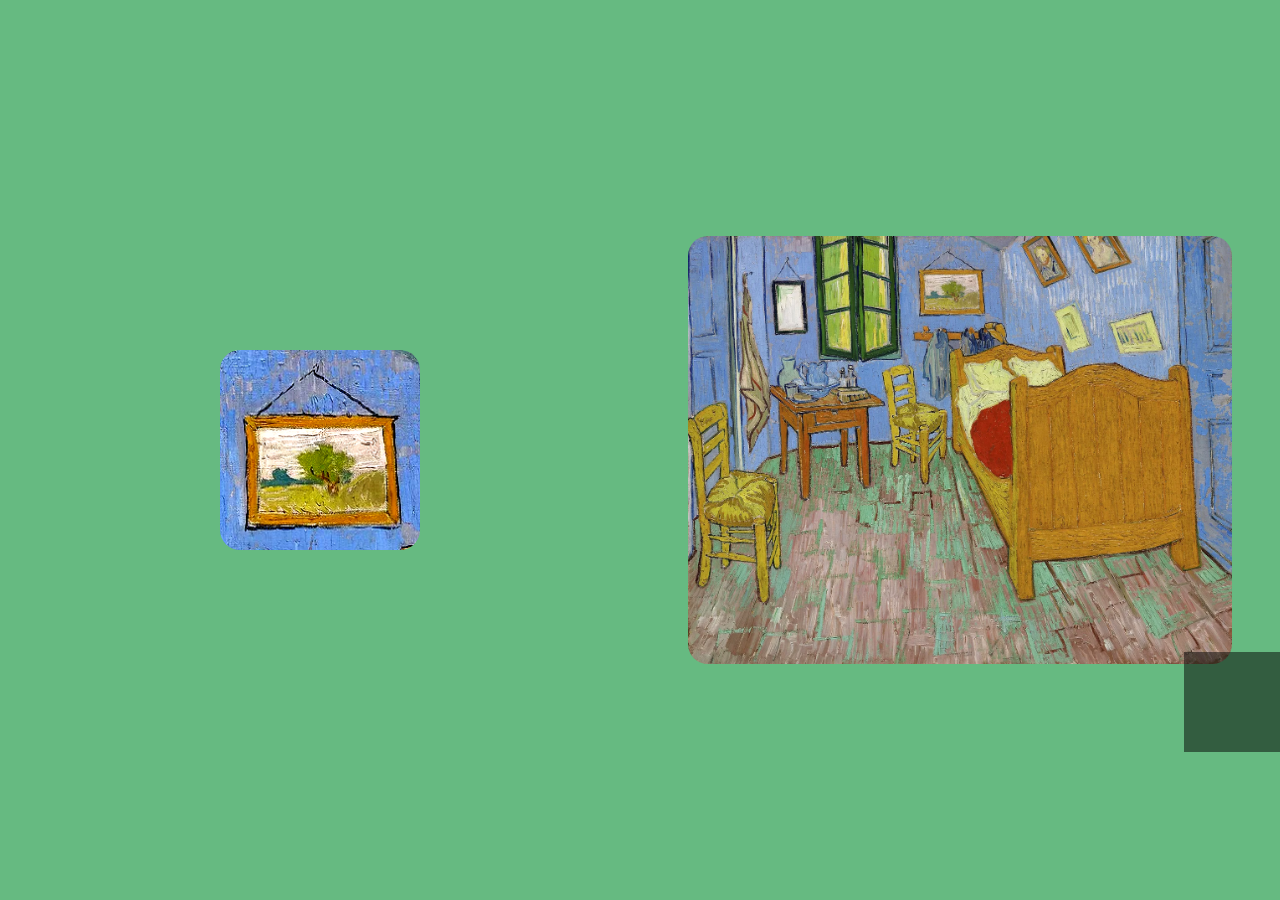
==== docs/index.html @ 386b4b34 "hidden button" ====
<!doctype html>
<html class="no-js" lang="en">
<head>
  
  <meta http-equiv="X-UA-Compatible" content="IE=edge">
  <meta charset="utf-8">
  <meta name="viewport" content="width=device-width, initial-scale=1"><!-- Let browser know website is optimized for mobile -->
  <meta name="mobile-web-app-capable" content="yes">
  <meta name="apple-mobile-web-app-capable" content="yes">
  <meta name="apple-mobile-web-app-status-bar-style" content="default">

  <title>Vincent van Gogh</title>

  <!-- custom browser header color -->
  <meta name="theme-color" content="#000000">

  <!-- my css -->
  <link rel="stylesheet" href="styles.css">

  <!-- css librariesraries -->
  <link rel="stylesheet" href="libraries/aos.css">

  <!-- meta name="author" content="Hanne Maes">
  <meta name="description" content="Hanne Maes Portfolio">
  <meta name="keywords" content="Hanne Maes Portfolio Cryptoart Streetart Crypto Street Art Design Creative Code">
  <meta property="og:site_name" content="Hanne Maes">
  <meta property="og:type" content="website">
  <meta property="og:title" content="Hanne Maes">
  <meta property="og:description" content="Hanne Maes Portfolio" -->

  <!-- favicon created with https://favicon.io/ -->
  <!-- link rel="apple-touch-icon" sizes="180x180" href="/apple-touch-icon.png">
  <link rel="icon" type="image/png" sizes="32x32" href="/favicon-32x32.png">
  <link rel="icon" type="image/png" sizes="16x16" href="/favicon-16x16.png">
  <link rel="manifest" href="/site.webmanifest" -->

  <!-- favicon for firefox -->
  <!-- link rel="shortcut icon" href="/favicon.ico" type="image/x-icon">
  <link rel="icon" href="/favicon.ico" type="image/x-icon" -->
  
  <!-- favicons for github pages -->
  <!-- link rel="shortcut icon" type="image/x-icon" href="favicon.ico" -->

</head>
<body>

    <!-- detail -->
    <div class="panel detail" data-aos="fade-down" data-aos-delay="1000">
        <img src="images/Vincent van Gogh/01.png">
    </div>
    
    <!-- artwork -->
    <div class="panel artwork"  data-aos="fade-up">
        <img id="artworkImage" src="images/Vincent van Gogh/Bedroom in Arles.png">
    </div>

    <!-- javascript -->
    <script src="script.js"></script>
    <script src="libraries/aos.js"></script>
    <script>
    AOS.init({
        // Global settings:
        // disable: false, // accepts following values: 'phone', 'tablet', 'mobile', boolean, expression or function
        // startEvent: 'DOMimagesLoaded', // name of the event dispatched on the document, that AOS should initialize on
        // initClassName: 'aos-init', // class applied after initialization
        // animatedClassName: 'aos-animate', // class applied on animation
        // useClassNames: false, // if true, will add images of `data-aos` as classes on scroll
        // disableMutationObserver: false, // disables automatic mutations' detections (advanced)
        // debounceDelay: 50, // the delay on debounce used while resizing window (advanced)
        // throttleDelay: 99, // the delay on throttle used while scrolling the page (advanced)
        
        // Settings that can be overridden on per-element basis, by `data-aos-*` attributes:
        // offset: 120, // offset (in px) from the original trigger point
        // delay: 0, // values from 0 to 3000, with step 50ms
        duration: 1200, // values from 0 to 3000, with step 50ms
        // easing: 'ease', // default easing for AOS animations
        // once: false, // whether animation should happen only once - while scrolling down
        // mirror: false, // whether elements should animate out while scrolling past them
        // anchorPlacement: 'top-bottom', // defines which position of the element regarding to window should trigger the animation
    });
    </script>

</body>
</html>
---- docs/styles.css ----
body {
    width: 100vw;
    height: 100vh;
    margin: 0;

    display: flex;
    flex-direction: column;
    justify-content: center;
    align-items: center;

    background-color: #66ba81;
}

.panel {
    width: 100%;
    height: 50%;

    display: flex;
    justify-content: center;
    align-items: center;
}

.detail img, .artwork img {
    border-radius: 20px;
}

.detail img {
    width: 200px;
    height: 200px;
}

.artwork img {
    max-width: 95%;
    max-height: 95%;
}

/*****************/
/* Media queries */
/*****************/

@media (orientation: landscape) {
    body {
        flex-direction: row;
    }
}
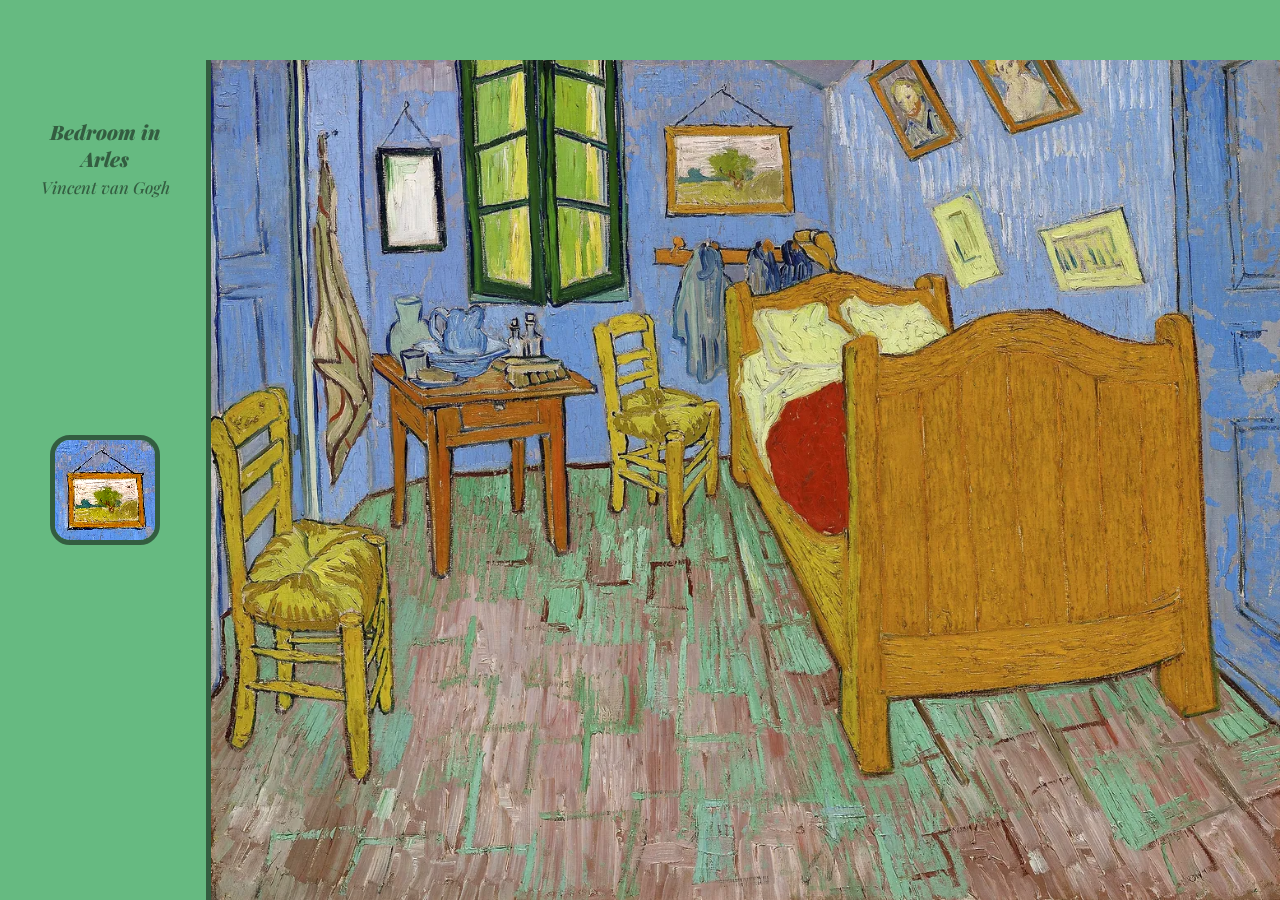
==== commit 9d5b003f: "design update" ====
--- a/docs/index.html
+++ b/docs/index.html
@@ -46,7 +46,12 @@
 
     <!-- detail -->
     <div class="panel detail" data-aos="fade-down" data-aos-delay="1000">
+        <div>
+            Bedroom in Arles<br>
+            <small>Vincent van Gogh</small>
+        </div>
         <img src="images/Vincent van Gogh/01.png">
+        <div></div>
     </div>
     
     <!-- artwork -->
@@ -55,7 +60,7 @@
     </div>
 
     <!-- javascript -->
-    <script src="script.js"></script>
+    <!--script src="script.js"></!--script-->
     <script src="libraries/aos.js"></script>
     <script>
     AOS.init({
--- a/docs/styles.css
+++ b/docs/styles.css
@@ -1,6 +1,13 @@
-body {
+@font-face {
+    font-family: "default";
+    src: url("fonts/Playfair_Display/PlayfairDisplay-Italic-VariableFont_wght.ttf");
+}
+
+html, body {
     width: 100vw;
     height: 100vh;
+
+    padding: 0;
     margin: 0;
 
     display: flex;
@@ -8,38 +15,64 @@
     justify-content: center;
     align-items: center;
 
+    font-family: "default";
+    font-size: 20px;
+    font-weight: 900;
+    font-style: italic;
+    text-align: center;
+
+    color: rgba(0, 0, 0, 0.5);
     background-color: #66ba81;
 }
 
+small {
+    font-weight: 500;
+}
+
 .panel {
-    width: 100%;
-    height: 50%;
-
+    height: 100%;
     display: flex;
     justify-content: center;
-    align-items: center;
 }
-
-.detail img, .artwork img {
-    border-radius: 20px;
+.panel.artwork { 
+    align-items: end;    
+}
+.panel.detail  { 
+    flex-direction: column;
+    align-items: center; 
+    justify-content: space-around;
+    margin: 30px;
 }
 
 .detail img {
-    width: 200px;
-    height: 200px;
+    border-radius: 20px;
+    width:  400px;
+    height: 400px;
+    max-width:  100px; 
+    max-height: 100px;
+
+    border: 5px solid rgba(0, 0, 0, 0.5);
 }
 
 .artwork img {
-    max-width: 95%;
-    max-height: 95%;
+    max-width: 100%;
+    max-height: 100%;
+
+    border: 5px solid rgba(0, 0, 0, 0.5);
+    border-bottom: 0px;
 }
 
-/*****************/
-/* Media queries */
-/*****************/
+/*************/
+/* landscape */
+/*************/
 
 @media (orientation: landscape) {
     body {
         flex-direction: row;
+        width: 100%;
+    }
+    .artwork img {
+        border-top: 0px;
+        border-left: 5px solid rgba(0, 0, 0, 0.5);  
     }
 }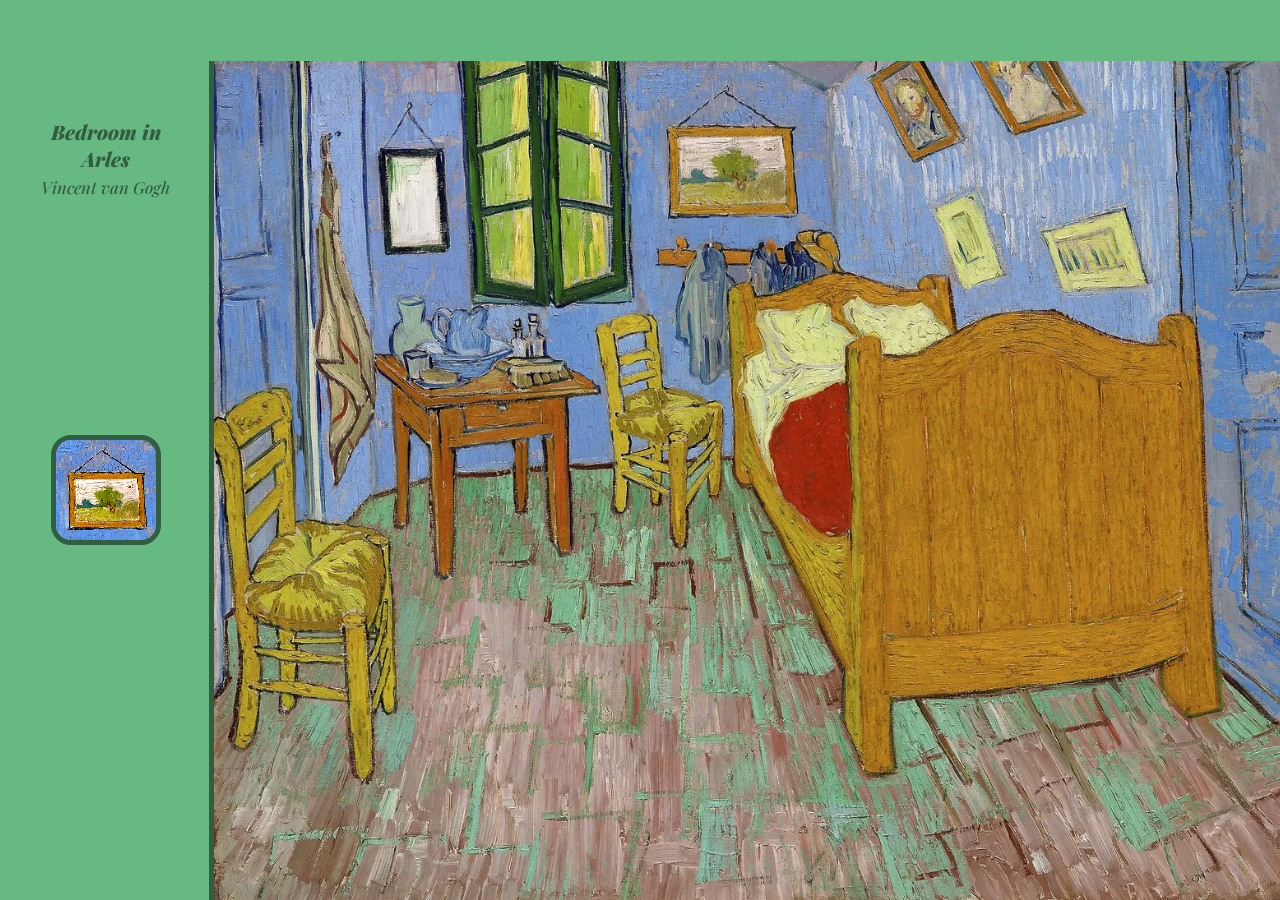
==== commit a58d9ea1: "no emoji mode added" ====
--- a/docs/index.html
+++ b/docs/index.html
@@ -60,7 +60,7 @@
     </div>
 
     <!-- javascript -->
-    <!--script src="script.js"></!--script-->
+    <script src="script.js"></script>
     <script src="libraries/aos.js"></script>
     <script>
     AOS.init({
--- a/docs/styles.css
+++ b/docs/styles.css
@@ -58,7 +58,7 @@
     max-width: 100%;
     max-height: 100%;
 
-    border: 5px solid rgba(0, 0, 0, 0.5);
+    border-top: 5px solid rgba(0, 0, 0, 0.5);
     border-bottom: 0px;
 }
 
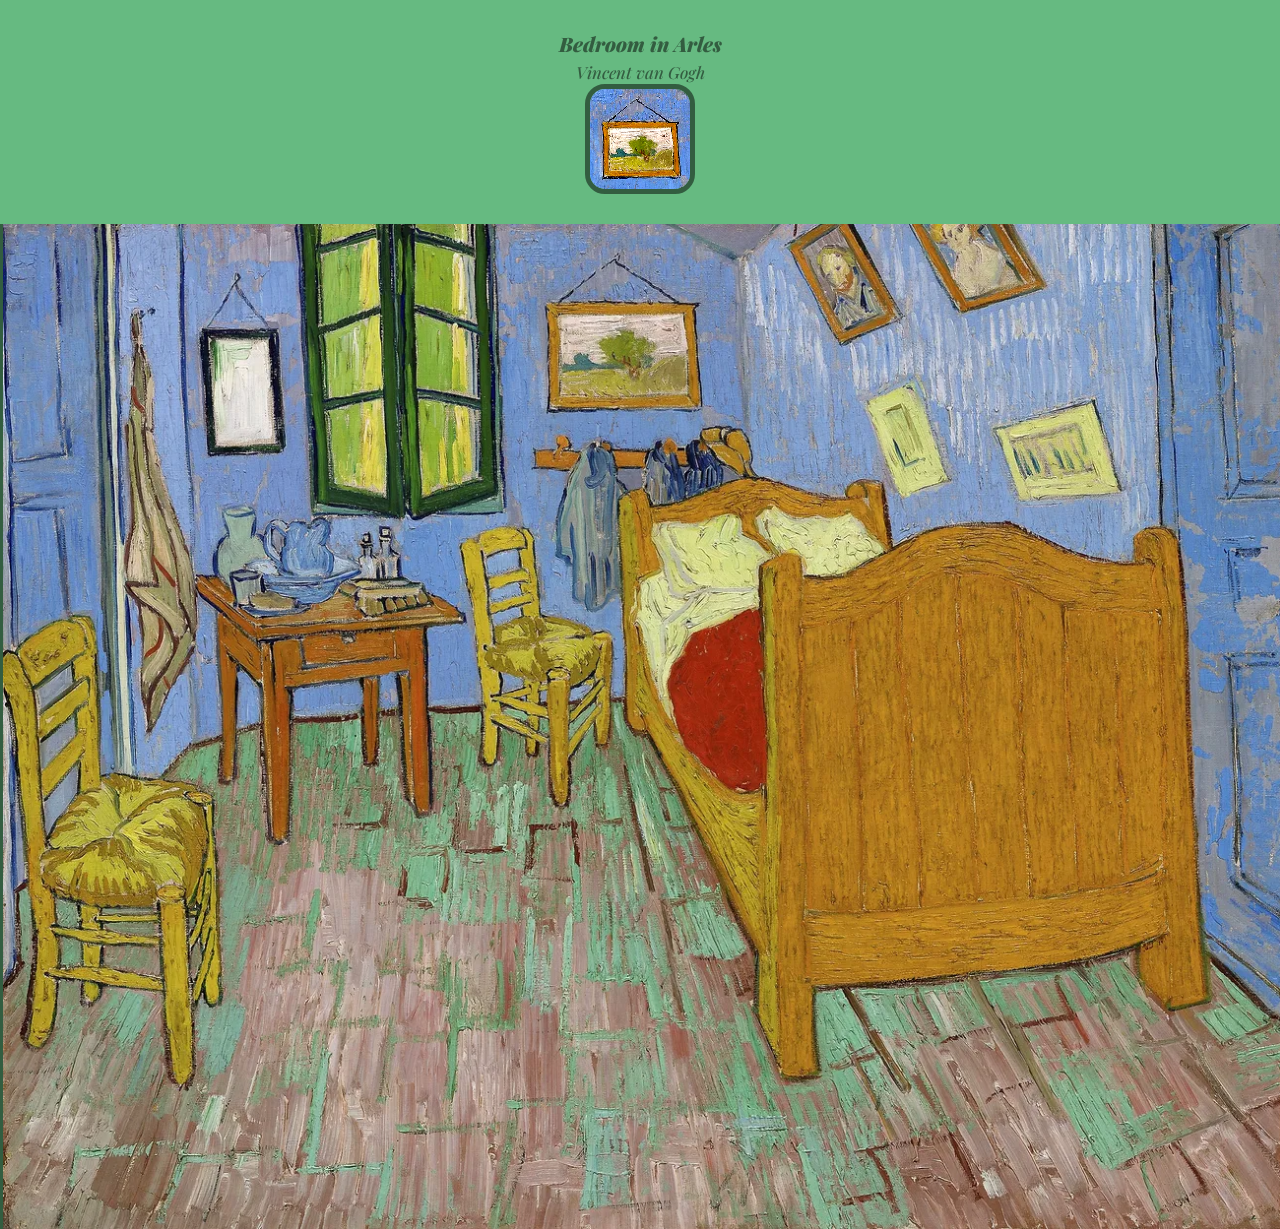
==== commit 50a89fe9: "dynamic page" ====
--- a/docs/index.html
+++ b/docs/index.html
@@ -44,20 +44,7 @@
 </head>
 <body>
 
-    <!-- detail -->
-    <div class="panel detail" data-aos="fade-down" data-aos-delay="1000">
-        <div>
-            Bedroom in Arles<br>
-            <small>Vincent van Gogh</small>
-        </div>
-        <img src="images/Vincent van Gogh/01.png">
-        <div></div>
-    </div>
-    
-    <!-- artwork -->
-    <div class="panel artwork"  data-aos="fade-up">
-        <img id="artworkImage" src="images/Vincent van Gogh/Bedroom in Arles.png">
-    </div>
+    <div class="generatedPage"></div>
 
     <!-- javascript -->
     <script src="script.js"></script>
--- a/docs/styles.css
+++ b/docs/styles.css
@@ -4,16 +4,8 @@
 }
 
 html, body {
-    width: 100vw;
-    height: 100vh;
-
     padding: 0;
     margin: 0;
-
-    display: flex;
-    flex-direction: column;
-    justify-content: center;
-    align-items: center;
 
     font-family: "default";
     font-size: 20px;
@@ -23,6 +15,16 @@
 
     color: rgba(0, 0, 0, 0.5);
     background-color: #66ba81;
+}
+
+.generatedPage {
+    display: flex;
+    flex-direction: column;
+    justify-content: center;
+    align-items: center;
+
+    width: 100vw;
+    height: 100vh;
 }
 
 small {
